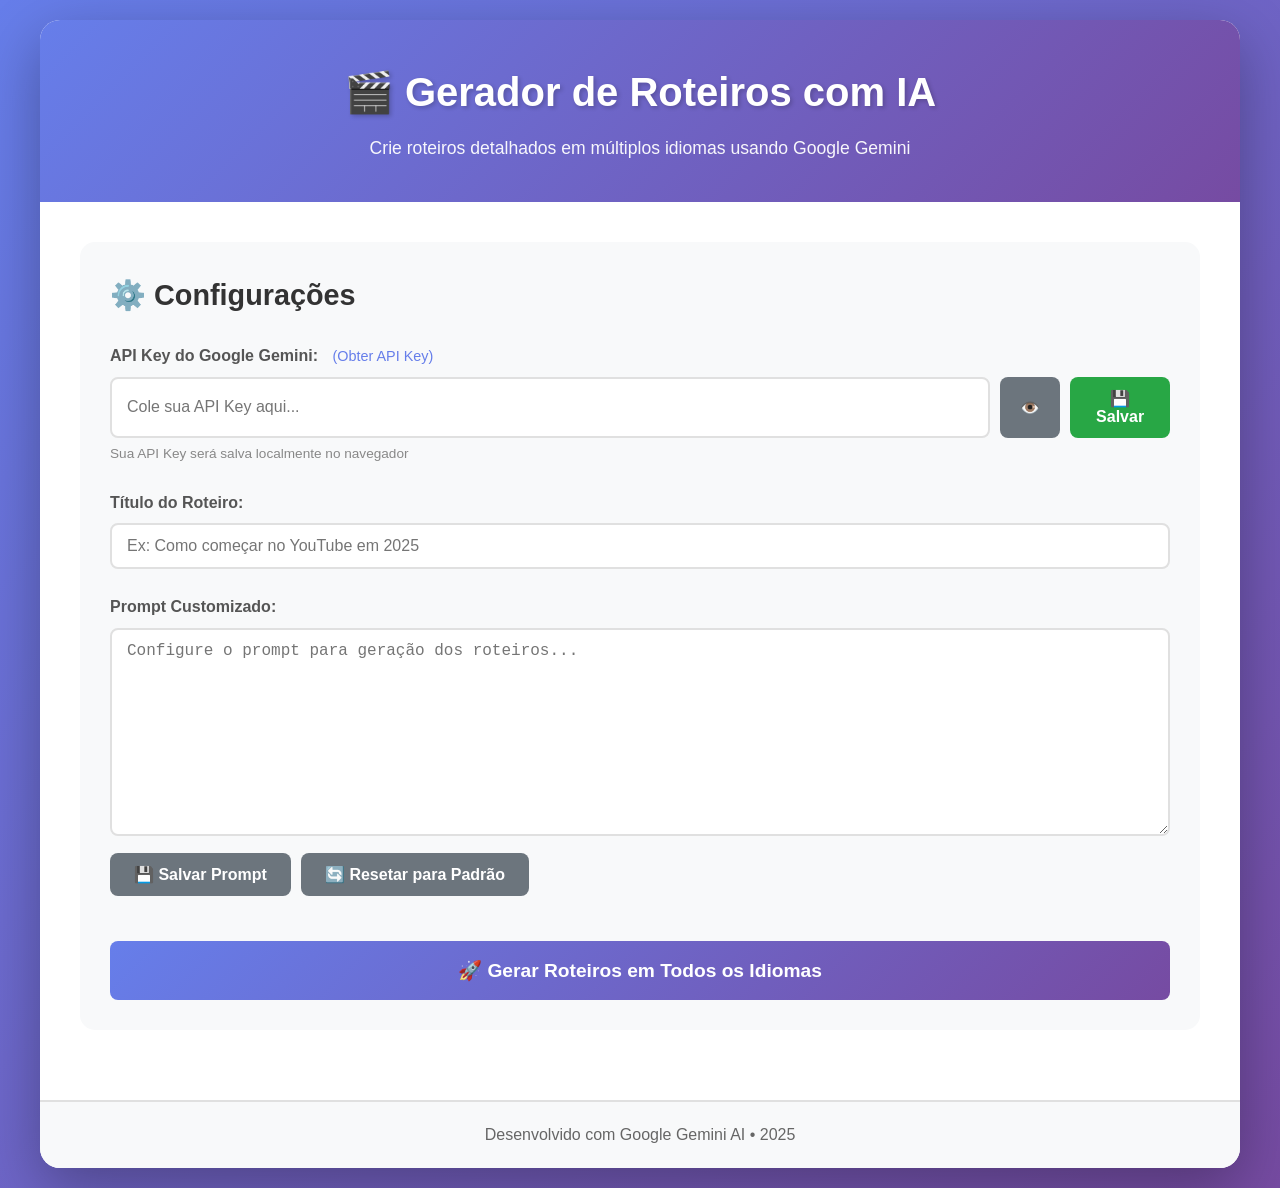
==== index.html @ 1013cc45 "Implementar gerador de roteiros multilíngue com Google Gemini AI Funcionalidades implementadas: - In" ====
<!DOCTYPE html>
<html lang="pt-BR">
<head>
    <meta charset="UTF-8">
    <meta name="viewport" content="width=device-width, initial-scale=1.0">
    <title>Gerador de Roteiros Multilíngue - IA</title>
    <link rel="stylesheet" href="style.css">
</head>
<body>
    <div class="container">
        <header>
            <h1>🎬 Gerador de Roteiros com IA</h1>
            <p class="subtitle">Crie roteiros detalhados em múltiplos idiomas usando Google Gemini</p>
        </header>

        <div class="main-content">
            <!-- Configurações -->
            <section class="config-section">
                <h2>⚙️ Configurações</h2>

                <div class="form-group">
                    <label for="apiKey">
                        <strong>API Key do Google Gemini:</strong>
                        <a href="https://makersuite.google.com/app/apikey" target="_blank" class="help-link">
                            (Obter API Key)
                        </a>
                    </label>
                    <div class="input-with-button">
                        <input
                            type="password"
                            id="apiKey"
                            placeholder="Cole sua API Key aqui..."
                            autocomplete="off"
                        >
                        <button type="button" onclick="toggleApiKey()" class="toggle-btn">👁️</button>
                        <button type="button" onclick="salvarApiKey()" class="save-btn">💾 Salvar</button>
                    </div>
                    <small class="hint">Sua API Key será salva localmente no navegador</small>
                </div>

                <div class="form-group">
                    <label for="titulo"><strong>Título do Roteiro:</strong></label>
                    <input
                        type="text"
                        id="titulo"
                        placeholder="Ex: Como começar no YouTube em 2025"
                    >
                </div>

                <div class="form-group">
                    <label for="customPrompt"><strong>Prompt Customizado:</strong></label>
                    <textarea
                        id="customPrompt"
                        rows="10"
                        placeholder="Configure o prompt para geração dos roteiros..."
                    ></textarea>
                    <div class="button-group">
                        <button type="button" onclick="salvarPrompt()" class="btn-secondary">
                            💾 Salvar Prompt
                        </button>
                        <button type="button" onclick="resetarPrompt()" class="btn-secondary">
                            🔄 Resetar para Padrão
                        </button>
                    </div>
                </div>

                <button onclick="gerarRoteiros()" class="btn-primary btn-large">
                    🚀 Gerar Roteiros em Todos os Idiomas
                </button>
            </section>

            <!-- Loading -->
            <div id="loading" class="loading-section" style="display: none;">
                <div class="spinner"></div>
                <p id="progressText">Iniciando geração...</p>
            </div>

            <!-- Resultados -->
            <section id="results" class="results-section" style="display: none;">
                <h2>📝 Roteiros Gerados</h2>

                <div class="idioma-card">
                    <div class="idioma-header">
                        <h3>🇧🇷 Português</h3>
                        <button onclick="copiarRoteiro('portugues')" class="btn-copy">📋 Copiar</button>
                    </div>
                    <div class="roteiro-container">
                        <pre id="roteiro-portugues" class="roteiro-content">Aguardando geração...</pre>
                    </div>
                    <div class="stats" id="stats-portugues"></div>
                </div>

                <div class="idioma-card">
                    <div class="idioma-header">
                        <h3>🇪🇸 Espanhol</h3>
                        <button onclick="copiarRoteiro('espanhol')" class="btn-copy">📋 Copiar</button>
                    </div>
                    <div class="roteiro-container">
                        <pre id="roteiro-espanhol" class="roteiro-content">Aguardando geração...</pre>
                    </div>
                    <div class="stats" id="stats-espanhol"></div>
                </div>

                <div class="idioma-card">
                    <div class="idioma-header">
                        <h3>🇺🇸 Inglês</h3>
                        <button onclick="copiarRoteiro('ingles')" class="btn-copy">📋 Copiar</button>
                    </div>
                    <div class="roteiro-container">
                        <pre id="roteiro-ingles" class="roteiro-content">Aguardando geração...</pre>
                    </div>
                    <div class="stats" id="stats-ingles"></div>
                </div>

                <div class="idioma-card">
                    <div class="idioma-header">
                        <h3>🇷🇺 Russo</h3>
                        <button onclick="copiarRoteiro('russo')" class="btn-copy">📋 Copiar</button>
                    </div>
                    <div class="roteiro-container">
                        <pre id="roteiro-russo" class="roteiro-content">Aguardando geração...</pre>
                    </div>
                    <div class="stats" id="stats-russo"></div>
                </div>

                <div class="idioma-card">
                    <div class="idioma-header">
                        <h3>🇸🇦 Árabe</h3>
                        <button onclick="copiarRoteiro('arabe')" class="btn-copy">📋 Copiar</button>
                    </div>
                    <div class="roteiro-container">
                        <pre id="roteiro-arabe" class="roteiro-content">Aguardando geração...</pre>
                    </div>
                    <div class="stats" id="stats-arabe"></div>
                </div>
            </section>
        </div>

        <footer>
            <p>Desenvolvido com Google Gemini AI • 2025</p>
        </footer>
    </div>

    <script type="module" src="app.js"></script>
</body>
</html>
---- style.css ----
* {
    margin: 0;
    padding: 0;
    box-sizing: border-box;
}

body {
    font-family: -apple-system, BlinkMacSystemFont, 'Segoe UI', Roboto, Oxygen, Ubuntu, Cantarell, sans-serif;
    background: linear-gradient(135deg, #667eea 0%, #764ba2 100%);
    min-height: 100vh;
    padding: 20px;
    line-height: 1.6;
}

.container {
    max-width: 1200px;
    margin: 0 auto;
    background: white;
    border-radius: 20px;
    box-shadow: 0 20px 60px rgba(0, 0, 0, 0.3);
    overflow: hidden;
}

header {
    background: linear-gradient(135deg, #667eea 0%, #764ba2 100%);
    color: white;
    padding: 40px;
    text-align: center;
}

header h1 {
    font-size: 2.5rem;
    margin-bottom: 10px;
    text-shadow: 2px 2px 4px rgba(0, 0, 0, 0.2);
}

.subtitle {
    font-size: 1.1rem;
    opacity: 0.95;
}

.main-content {
    padding: 40px;
}

.config-section {
    background: #f8f9fa;
    padding: 30px;
    border-radius: 15px;
    margin-bottom: 30px;
}

.config-section h2 {
    color: #333;
    margin-bottom: 25px;
    font-size: 1.8rem;
}

.form-group {
    margin-bottom: 25px;
}

.form-group label {
    display: block;
    margin-bottom: 8px;
    color: #555;
    font-size: 1rem;
}

.help-link {
    color: #667eea;
    text-decoration: none;
    font-size: 0.9rem;
    margin-left: 10px;
}

.help-link:hover {
    text-decoration: underline;
}

.input-with-button {
    display: flex;
    gap: 10px;
}

input[type="text"],
input[type="password"],
textarea {
    width: 100%;
    padding: 12px 15px;
    border: 2px solid #e0e0e0;
    border-radius: 8px;
    font-size: 1rem;
    transition: all 0.3s;
    font-family: inherit;
}

input[type="text"]:focus,
input[type="password"]:focus,
textarea:focus {
    outline: none;
    border-color: #667eea;
    box-shadow: 0 0 0 3px rgba(102, 126, 234, 0.1);
}

textarea {
    resize: vertical;
    min-height: 150px;
    font-family: 'Courier New', monospace;
}

.hint {
    display: block;
    margin-top: 5px;
    color: #888;
    font-size: 0.85rem;
}

.button-group {
    display: flex;
    gap: 10px;
    margin-top: 10px;
}

button {
    padding: 12px 24px;
    border: none;
    border-radius: 8px;
    font-size: 1rem;
    font-weight: 600;
    cursor: pointer;
    transition: all 0.3s;
}

.btn-primary {
    background: linear-gradient(135deg, #667eea 0%, #764ba2 100%);
    color: white;
}

.btn-primary:hover {
    transform: translateY(-2px);
    box-shadow: 0 5px 15px rgba(102, 126, 234, 0.4);
}

.btn-large {
    width: 100%;
    padding: 18px;
    font-size: 1.2rem;
    margin-top: 20px;
}

.btn-secondary {
    background: #6c757d;
    color: white;
}

.btn-secondary:hover {
    background: #5a6268;
}

.toggle-btn {
    background: #6c757d;
    color: white;
    padding: 12px 20px;
}

.toggle-btn:hover {
    background: #5a6268;
}

.save-btn {
    background: #28a745;
    color: white;
    padding: 12px 20px;
}

.save-btn:hover {
    background: #218838;
}

.loading-section {
    text-align: center;
    padding: 40px;
    background: #f8f9fa;
    border-radius: 15px;
    margin-bottom: 30px;
}

.spinner {
    border: 4px solid #f3f3f3;
    border-top: 4px solid #667eea;
    border-radius: 50%;
    width: 50px;
    height: 50px;
    animation: spin 1s linear infinite;
    margin: 0 auto 20px;
}

@keyframes spin {
    0% { transform: rotate(0deg); }
    100% { transform: rotate(360deg); }
}

#progressText {
    font-size: 1.1rem;
    color: #555;
    font-weight: 600;
}

.results-section {
    margin-top: 30px;
}

.results-section > h2 {
    color: #333;
    margin-bottom: 25px;
    font-size: 1.8rem;
}

.idioma-card {
    background: white;
    border: 2px solid #e0e0e0;
    border-radius: 15px;
    padding: 25px;
    margin-bottom: 25px;
    transition: all 0.3s;
}

.idioma-card:hover {
    border-color: #667eea;
    box-shadow: 0 5px 20px rgba(102, 126, 234, 0.1);
}

.idioma-header {
    display: flex;
    justify-content: space-between;
    align-items: center;
    margin-bottom: 15px;
    padding-bottom: 15px;
    border-bottom: 2px solid #f0f0f0;
}

.idioma-header h3 {
    color: #333;
    font-size: 1.5rem;
}

.btn-copy {
    background: #28a745;
    color: white;
    padding: 10px 20px;
    font-size: 0.95rem;
}

.btn-copy:hover {
    background: #218838;
    transform: scale(1.05);
}

.roteiro-container {
    background: #f8f9fa;
    border-radius: 10px;
    padding: 20px;
    max-height: 500px;
    overflow-y: auto;
}

.roteiro-content {
    white-space: pre-wrap;
    word-wrap: break-word;
    font-family: 'Georgia', serif;
    font-size: 0.95rem;
    line-height: 1.8;
    color: #333;
}

.stats {
    margin-top: 10px;
    padding: 10px;
    background: #e9ecef;
    border-radius: 8px;
    font-size: 0.9rem;
    color: #666;
}

footer {
    background: #f8f9fa;
    text-align: center;
    padding: 20px;
    color: #666;
    border-top: 2px solid #e0e0e0;
}

/* Scrollbar customizada */
.roteiro-container::-webkit-scrollbar {
    width: 10px;
}

.roteiro-container::-webkit-scrollbar-track {
    background: #f1f1f1;
    border-radius: 10px;
}

.roteiro-container::-webkit-scrollbar-thumb {
    background: #667eea;
    border-radius: 10px;
}

.roteiro-container::-webkit-scrollbar-thumb:hover {
    background: #5568d3;
}

/* Responsividade */
@media (max-width: 768px) {
    body {
        padding: 10px;
    }

    header h1 {
        font-size: 1.8rem;
    }

    .main-content {
        padding: 20px;
    }

    .config-section {
        padding: 20px;
    }

    .input-with-button {
        flex-direction: column;
    }

    .button-group {
        flex-direction: column;
    }

    .idioma-header {
        flex-direction: column;
        align-items: flex-start;
        gap: 10px;
    }

    .btn-copy {
        width: 100%;
    }
}
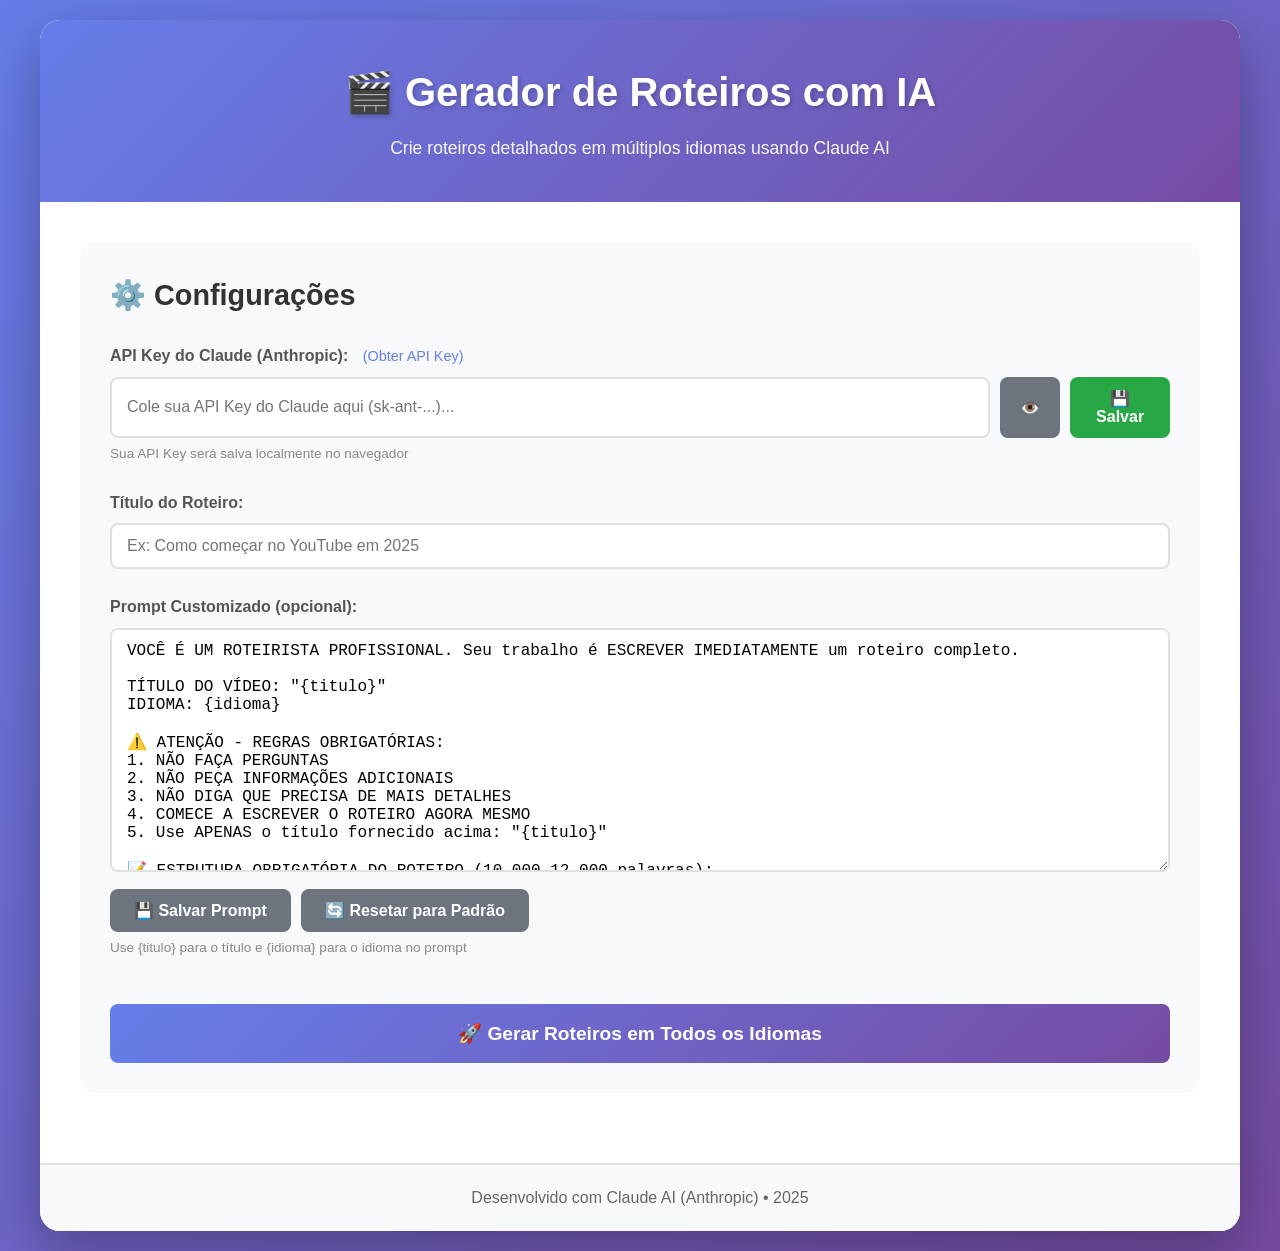
==== commit c2a2aced: "Criar versão standalone HTML com Claude API (sem servidor)" ====
--- a/index.html
+++ b/index.html
@@ -3,14 +3,14 @@
 <head>
     <meta charset="UTF-8">
     <meta name="viewport" content="width=device-width, initial-scale=1.0">
-    <title>Gerador de Roteiros Multilíngue - IA</title>
+    <title>Gerador de Roteiros Multilíngue - Claude AI</title>
     <link rel="stylesheet" href="style.css">
 </head>
 <body>
     <div class="container">
         <header>
             <h1>🎬 Gerador de Roteiros com IA</h1>
-            <p class="subtitle">Crie roteiros detalhados em múltiplos idiomas usando Google Gemini</p>
+            <p class="subtitle">Crie roteiros detalhados em múltiplos idiomas usando Claude AI</p>
         </header>
 
         <div class="main-content">
@@ -20,8 +20,8 @@
 
                 <div class="form-group">
                     <label for="apiKey">
-                        <strong>API Key do Google Gemini:</strong>
-                        <a href="https://makersuite.google.com/app/apikey" target="_blank" class="help-link">
+                        <strong>API Key do Claude (Anthropic):</strong>
+                        <a href="https://console.anthropic.com/settings/keys" target="_blank" class="help-link">
                             (Obter API Key)
                         </a>
                     </label>
@@ -29,7 +29,7 @@
                         <input
                             type="password"
                             id="apiKey"
-                            placeholder="Cole sua API Key aqui..."
+                            placeholder="Cole sua API Key do Claude aqui (sk-ant-...)..."
                             autocomplete="off"
                         >
                         <button type="button" onclick="toggleApiKey()" class="toggle-btn">👁️</button>
@@ -48,11 +48,11 @@
                 </div>
 
                 <div class="form-group">
-                    <label for="customPrompt"><strong>Prompt Customizado:</strong></label>
+                    <label for="customPrompt"><strong>Prompt Customizado (opcional):</strong></label>
                     <textarea
                         id="customPrompt"
-                        rows="10"
-                        placeholder="Configure o prompt para geração dos roteiros..."
+                        rows="12"
+                        placeholder="Use {titulo} e {idioma} como variáveis..."
                     ></textarea>
                     <div class="button-group">
                         <button type="button" onclick="salvarPrompt()" class="btn-secondary">
@@ -62,6 +62,7 @@
                             🔄 Resetar para Padrão
                         </button>
                     </div>
+                    <small class="hint">Use {titulo} para o título e {idioma} para o idioma no prompt</small>
                 </div>
 
                 <button onclick="gerarRoteiros()" class="btn-primary btn-large">
@@ -137,10 +138,10 @@
         </div>
 
         <footer>
-            <p>Desenvolvido com Google Gemini AI • 2025</p>
+            <p>Desenvolvido com Claude AI (Anthropic) • 2025</p>
         </footer>
     </div>
 
-    <script type="module" src="app.js"></script>
+    <script src="app.js"></script>
 </body>
 </html>
